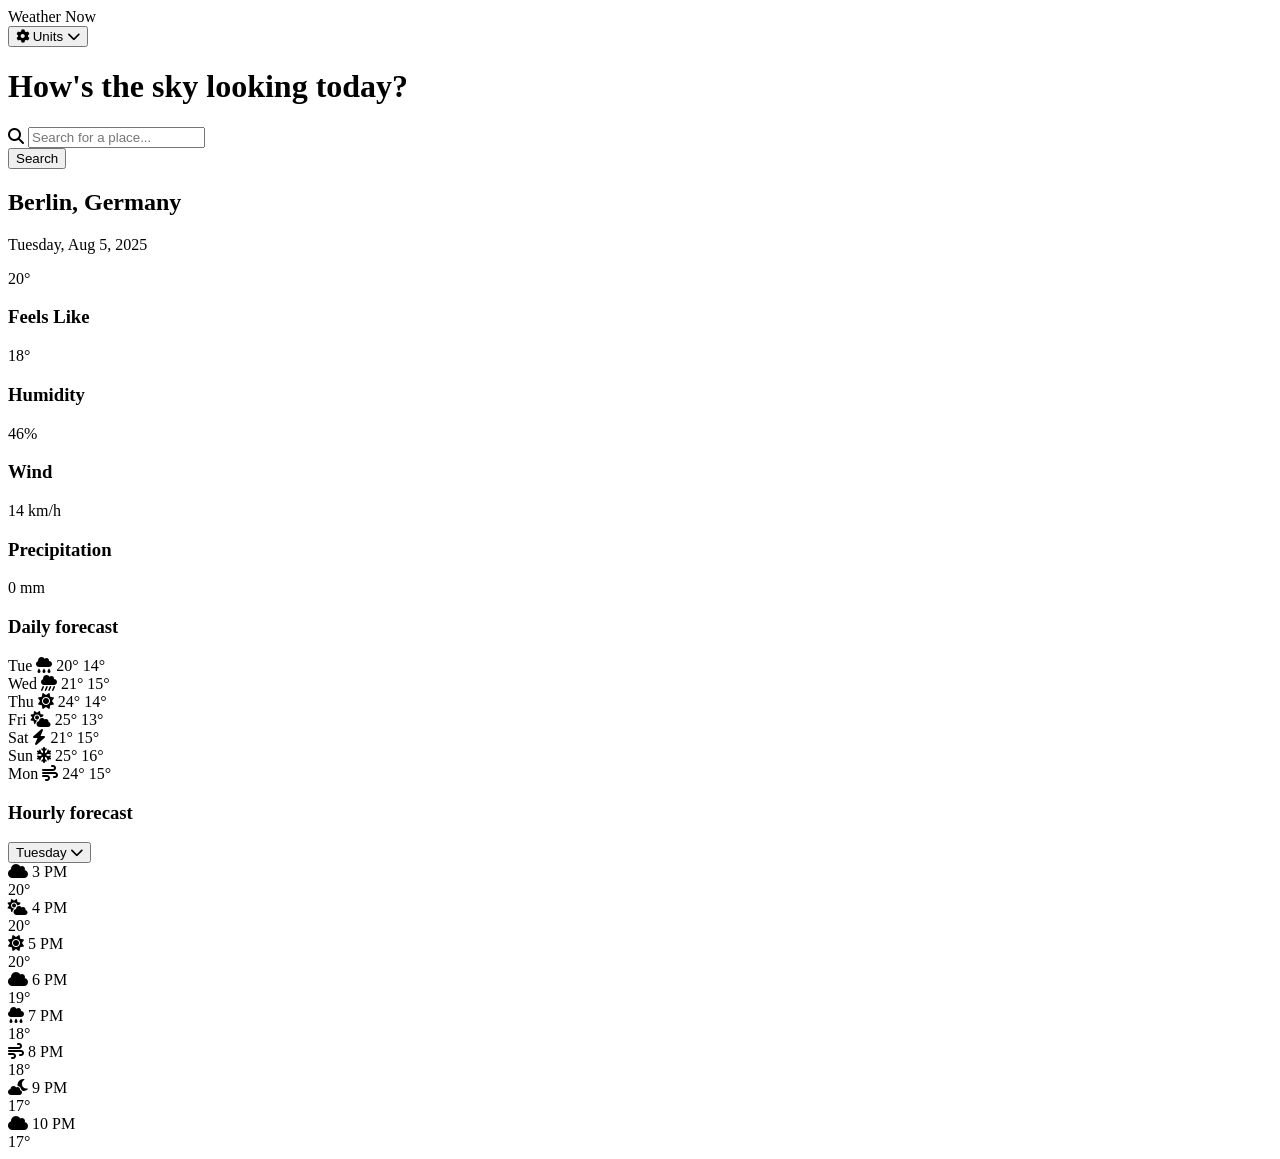
==== index.html @ 9347e2f0 "Update and rename assingment2.html to index.html" ====
<!DOCTYPE html>
<html lang="en">
  <head>
    <meta charset="UTF-8" />
    <meta name="viewport" content="width=device-width, initial-scale=1.0" />
    <title>Weather Now Dashboard</title>
    <link
      rel="stylesheet"
      href="https://cdnjs.cloudflare.com/ajax/libs/font-awesome/6.4.0/css/all.min.css"
    />
    <link rel="stylesheet" href="assingment.css" />
  </head>
  <body>
    <div class="main-container">
      
      <header class="header">
        <div class="nav">
          <div class="logo">
            <div class="sun-icon-small"></div>
            <span class="text">Weather Now</span>
          </div>
          <div class="logo-btn">
            <button class="units-btn">
              <i class="fa-solid fa-gear"></i> Units <i class="fa-solid fa-chevron-down"></i>
            </button>
          </div>
        </div>

        <div class="hero-section">
          <h1>How's the sky looking today?</h1>
          <div class="search-container">
            <div class="search-wrapper">
              <i class="fa-solid fa-magnifying-glass search-icon"></i>
              <input type="text" placeholder="Search for a place..." />
            </div>
            <button class="search-btn">Search</button>
          </div>
        </div>
      </header>

      <main class="dashboard-grid">
        
        <section class="left-column">
          
          <div class="current-weather-card">
            <div class="card-bg-effects"></div>
            <div class="weather-info">
              <h2>Berlin, Germany</h2>
              <p>Tuesday, Aug 5, 2025</p>
            </div>
            <div class="weather-temp">
              <div class="big-sun"></div>
              <span>20°</span>
            </div>
          </div>

          <div class="stats-grid">
            <div class="stat-card">
              <h3>Feels Like</h3>
              <p>18°</p>
            </div>
            <div class="stat-card">
              <h3>Humidity</h3>
              <p>46%</p>
            </div>
            <div class="stat-card">
              <h3>Wind</h3>
              <p>14 km/h</p>
            </div>
            <div class="stat-card">
              <h3>Precipitation</h3>
              <p>0 mm</p>
            </div>
          </div>

          <div class="daily-forecast">
            <h3>Daily forecast</h3>
            <div class="daily-row">
              <div class="day-card">
                <span>Tue</span>
                <i class="fa-solid fa-cloud-rain"></i>
                <span class="range">20° 14°</span>
              </div>
              <div class="day-card">
                <span>Wed</span>
                <i class="fa-solid fa-cloud-showers-heavy"></i>
                <span class="range">21° 15°</span>
              </div>
              <div class="day-card">
                <span>Thu</span>
                <i class="fa-solid fa-sun"></i>
                <span class="range">24° 14°</span>
              </div>
              <div class="day-card">
                <span>Fri</span>
                <i class="fa-solid fa-cloud-sun"></i>
                <span class="range">25° 13°</span>
              </div>
              <div class="day-card">
                <span>Sat</span>
                <i class="fa-solid fa-bolt"></i>
                <span class="range">21° 15°</span>
              </div>
              <div class="day-card">
                <span>Sun</span>
                <i class="fa-solid fa-snowflake"></i>
                <span class="range">25° 16°</span>
              </div>
              <div class="day-card">
                <span>Mon</span>
                <i class="fa-solid fa-wind"></i>
                <span class="range">24° 15°</span>
              </div>
            </div>
          </div>
        </section>

        <aside class="right-column">
          <div class="hourly-card">
            <div class="hourly-header">
              <h3>Hourly forecast</h3>
              <button class="day-select">Tuesday <i class="fa-solid fa-chevron-down"></i></button>
            </div>
            
            <div class="hourly-list">
              <div class="hour-item">
                <div class="h-left"><i class="fa-solid fa-cloud"></i> <span>3 PM</span></div>
                <div class="h-temp">20°</div>
              </div>
              <div class="hour-item">
                <div class="h-left"><i class="fa-solid fa-cloud-sun"></i> <span>4 PM</span></div>
                <div class="h-temp">20°</div>
              </div>
              <div class="hour-item">
                <div class="h-left"><i class="fa-solid fa-sun"></i> <span>5 PM</span></div>
                <div class="h-temp">20°</div>
              </div>
              <div class="hour-item">
                <div class="h-left"><i class="fa-solid fa-cloud"></i> <span>6 PM</span></div>
                <div class="h-temp">19°</div>
              </div>
              <div class="hour-item">
                <div class="h-left"><i class="fa-solid fa-cloud-rain"></i> <span>7 PM</span></div>
                <div class="h-temp">18°</div>
              </div>
              <div class="hour-item">
                <div class="h-left"><i class="fa-solid fa-wind"></i> <span>8 PM</span></div>
                <div class="h-temp">18°</div>
              </div>
              <div class="hour-item">
                <div class="h-left"><i class="fa-solid fa-cloud-moon"></i> <span>9 PM</span></div>
                <div class="h-temp">17°</div>
              </div>
              <div class="hour-item">
                <div class="h-left"><i class="fa-solid fa-cloud"></i> <span>10 PM</span></div>
                <div class="h-temp">17°</div>
              </div>
            </div>
          </div>
        </aside>

      </main>
    </div>
  </body>
</html>
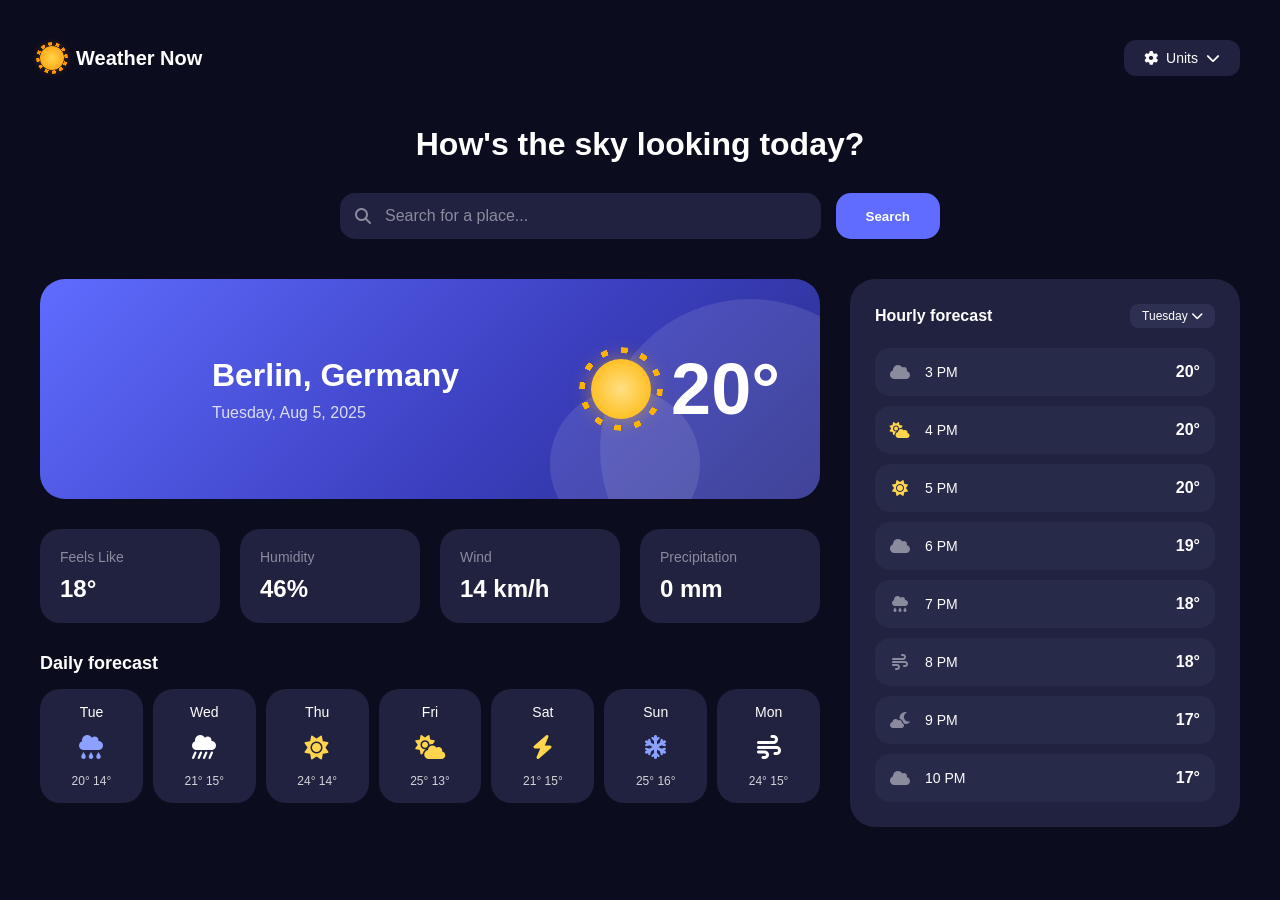
==== commit 377858b7: "Change stylesheet to assingment2.css Updated the stylesheet link from 'assingment.css' to 'assingmen" ====
--- a/index.html
+++ b/index.html
@@ -8,7 +8,7 @@
       rel="stylesheet"
       href="https://cdnjs.cloudflare.com/ajax/libs/font-awesome/6.4.0/css/all.min.css"
     />
-    <link rel="stylesheet" href="assingment.css" />
+    <link rel="stylesheet" href="assingment2.css" />
   </head>
   <body>
     <div class="main-container">
@@ -163,3 +163,4 @@
     </div>
   </body>
 </html>
+
--- a/assingment2.css
+++ b/assingment2.css
@@ -0,0 +1,396 @@
+/* --- RESET & GLOBAL STYLES --- */
+* {
+  padding: 0;
+  margin: 0;
+  box-sizing: border-box;
+}
+
+body {
+  background-color: #0B0C1E; /* Dark Navy Background */
+  font-family: "Segoe UI", Tahoma, Geneva, Verdana, sans-serif;
+  color: #ffffff;
+  min-height: 100vh;
+  display: flex;
+  justify-content: center;
+  padding: 40px;
+}
+
+.main-container {
+  width: 100%;
+  max-width: 1200px;
+}
+
+/* --- HEADER SECTION --- */
+.header {
+  margin-bottom: 40px;
+}
+
+.nav {
+  display: flex;
+  justify-content: space-between;
+  align-items: center;
+  margin-bottom: 50px;
+}
+
+.logo {
+  display: flex;
+  align-items: center;
+  gap: 12px;
+  font-size: 20px;
+  font-weight: 700;
+}
+
+/* Settings Button */
+.units-btn {
+  background: #20223F;
+  color: #fff;
+  border: none;
+  padding: 10px 20px;
+  border-radius: 12px;
+  font-size: 14px;
+  cursor: pointer;
+  display: flex;
+  align-items: center;
+  gap: 8px;
+}
+
+/* Hero Text */
+.hero-section h1 {
+  text-align: center;
+  font-size: 32px;
+  margin-bottom: 30px;
+  font-weight: 600;
+}
+
+/* Search Bar */
+.search-container {
+  display: flex;
+  justify-content: center;
+  gap: 15px;
+  max-width: 600px;
+  margin: 0 auto;
+}
+
+.search-wrapper {
+  position: relative;
+  flex-grow: 1;
+}
+
+.search-wrapper input {
+  width: 100%;
+  padding: 14px 20px 14px 45px;
+  font-size: 16px;
+  background: #20223F; /* Darker input bg */
+  border-radius: 15px;
+  border: none;
+  color: #fff;
+  outline: none;
+}
+
+.search-wrapper input::placeholder {
+  color: #8b8b9e;
+}
+
+.search-icon {
+  position: absolute;
+  left: 15px;
+  top: 50%;
+  transform: translateY(-50%);
+  color: #8b8b9e;
+}
+
+.search-btn {
+  background-color: #5F6CFF;
+  color: white;
+  border: none;
+  padding: 0 30px;
+  border-radius: 15px;
+  font-weight: 600;
+  cursor: pointer;
+  transition: background 0.3s;
+}
+
+.search-btn:hover {
+  background-color: #4b56cc;
+}
+
+/* --- DASHBOARD GRID LAYOUT --- */
+.dashboard-grid {
+  display: grid;
+  grid-template-columns: 2fr 1fr; /* 2 parts left, 1 part right */
+  gap: 30px;
+}
+
+/* --- LEFT COLUMN --- */
+.left-column {
+  display: flex;
+  flex-direction: column;
+  gap: 30px;
+}
+
+/* 1. Main Weather Card */
+.current-weather-card {
+  background: linear-gradient(135deg, #5f6cff, #3b3fbf 60%, #2a2e8a);
+  border-radius: 25px;
+  padding: 30px 40px;
+  display: flex;
+  justify-content: space-between;
+  align-items: center;
+  position: relative;
+  overflow: hidden;
+  height: 220px;
+}
+
+/* Card Background Circles (Decorative) */
+.current-weather-card::before {
+  content: "";
+  position: absolute;
+  width: 300px;
+  height: 300px;
+  background: rgba(255, 255, 255, 0.1);
+  border-radius: 50%;
+  right: -80px;
+  bottom: -100px;
+}
+
+.current-weather-card::after {
+  content: "";
+  position: absolute;
+  width: 150px;
+  height: 150px;
+  background: rgba(255, 255, 255, 0.1);
+  border-radius: 50%;
+  right: 120px;
+  bottom: -40px;
+}
+
+.weather-info h2 {
+  font-size: 32px;
+  margin-bottom: 10px;
+}
+
+.weather-info p {
+  font-size: 16px;
+  opacity: 0.8;
+}
+
+.weather-temp {
+  display: flex;
+  align-items: center;
+  gap: 20px;
+  font-size: 72px;
+  font-weight: 700;
+  z-index: 2;
+}
+
+/* 2. Stats Grid */
+.stats-grid {
+  display: grid;
+  grid-template-columns: repeat(4, 1fr);
+  gap: 20px;
+}
+
+.stat-card {
+  background: #20223F;
+  padding: 20px;
+  border-radius: 20px;
+  display: flex;
+  flex-direction: column;
+  justify-content: center;
+}
+
+.stat-card h3 {
+  font-size: 14px;
+  color: #8b8b9e;
+  margin-bottom: 10px;
+  font-weight: 500;
+}
+
+.stat-card p {
+  font-size: 24px;
+  font-weight: 600;
+}
+
+/* 3. Daily Forecast */
+.daily-forecast h3 {
+  margin-bottom: 15px;
+  font-size: 18px;
+  font-weight: 600;
+}
+
+.daily-row {
+  display: flex;
+  justify-content: space-between;
+  gap: 10px;
+}
+
+.day-card {
+  background: #20223F;
+  flex: 1;
+  border-radius: 20px;
+  padding: 15px 10px;
+  display: flex;
+  flex-direction: column;
+  align-items: center;
+  gap: 15px;
+  text-align: center;
+}
+
+.day-card span {
+  font-size: 14px;
+  font-weight: 500;
+}
+
+.day-card i {
+  font-size: 24px;
+}
+/* Colors for icons */
+.day-card .fa-sun { color: #FFD54D; }
+.day-card .fa-cloud-sun { color: #FFD54D; }
+.day-card .fa-bolt { color: #FFD54D; }
+.day-card .fa-cloud-rain, .day-card .fa-snowflake { color: #8CA0FF; }
+
+.day-card .range {
+  font-size: 12px;
+  opacity: 0.8;
+}
+
+/* --- RIGHT COLUMN (Hourly) --- */
+.right-column {
+  background: #20223F;
+  border-radius: 25px;
+  padding: 25px;
+  height: 100%; /* Fills height */
+}
+
+.hourly-header {
+  display: flex;
+  justify-content: space-between;
+  align-items: center;
+  margin-bottom: 20px;
+}
+
+.hourly-header h3 {
+  font-size: 16px;
+  font-weight: 600;
+}
+
+.day-select {
+  background: #2E3052;
+  border: none;
+  color: #fff;
+  padding: 5px 12px;
+  border-radius: 8px;
+  font-size: 12px;
+  cursor: pointer;
+}
+
+.hourly-list {
+  display: flex;
+  flex-direction: column;
+  gap: 10px;
+}
+
+.hour-item {
+  display: flex;
+  justify-content: space-between;
+  align-items: center;
+  padding: 15px;
+  border-radius: 15px;
+  background: #282A49; /* Slightly lighter than container */
+  transition: background 0.2s;
+}
+
+.hour-item:hover {
+  background: #2E3052;
+}
+
+.h-left {
+  display: flex;
+  align-items: center;
+  gap: 15px;
+}
+
+.h-left i {
+  width: 20px;
+  text-align: center;
+  color: #8b8b9e;
+}
+/* Specific icon colors in list */
+.hour-item .fa-sun, .hour-item .fa-cloud-sun { color: #FFD54D; }
+
+.h-left span {
+  font-size: 14px;
+  font-weight: 500;
+}
+
+.h-temp {
+  font-weight: 600;
+}
+
+/* --- SUN ANIMATION/CSS ART (From your Code) --- */
+/* Small Sun for Logo */
+.sun-icon-small {
+  width: 24px;
+  height: 24px;
+  background: radial-gradient(circle, #ffd54d, #ff9800);
+  border-radius: 50%;
+  position: relative;
+  box-shadow: 0 0 10px rgba(255, 152, 0, 0.4);
+}
+.sun-icon-small::before {
+  content: "";
+  position: absolute;
+  inset: -4px;
+  border-radius: 50%;
+  background: conic-gradient(
+    transparent 0deg 15deg, #ff9800 15deg 30deg,
+    transparent 30deg 45deg, #ff9800 45deg 60deg,
+    transparent 60deg 75deg, #ff9800 75deg 90deg,
+    transparent 90deg 105deg, #ff9800 105deg 120deg,
+    transparent 120deg 135deg, #ff9800 135deg 150deg,
+    transparent 150deg 165deg, #ff9800 165deg 180deg,
+    transparent 180deg 195deg, #ff9800 195deg 210deg,
+    transparent 210deg 225deg, #ff9800 225deg 240deg,
+    transparent 240deg 255deg, #ff9800 255deg 270deg,
+    transparent 270deg 285deg, #ff9800 285deg 300deg,
+    transparent 300deg 315deg, #ff9800 315deg 330deg,
+    transparent 330deg 345deg, #ff9800 345deg 360deg
+  );
+  -webkit-mask: radial-gradient(circle, transparent 55%, black 56%);
+  mask: radial-gradient(circle, transparent 55%, black 56%);
+}
+
+/* Big Sun for Card */
+.big-sun {
+  width: 60px;
+  height: 60px;
+  border-radius: 50%;
+  background: radial-gradient(circle, #ffe082, #ffb300);
+  position: relative;
+  box-shadow: 0 0 20px rgba(255, 179, 0, 0.5);
+}
+.big-sun::before {
+  content: "";
+  position: absolute;
+  inset: -12px;
+  border-radius: 50%;
+  background: repeating-conic-gradient(
+    #ffb300 0deg 10deg,
+    transparent 10deg 30deg
+  );
+  mask: radial-gradient(circle, transparent 60%, black 61%);
+}
+
+/* Responsive adjustments */
+@media (max-width: 900px) {
+  .dashboard-grid {
+    grid-template-columns: 1fr;
+  }
+  .stats-grid {
+    grid-template-columns: 1fr 1fr;
+  }
+  .daily-row {
+    flex-wrap: wrap;
+  }
+}
